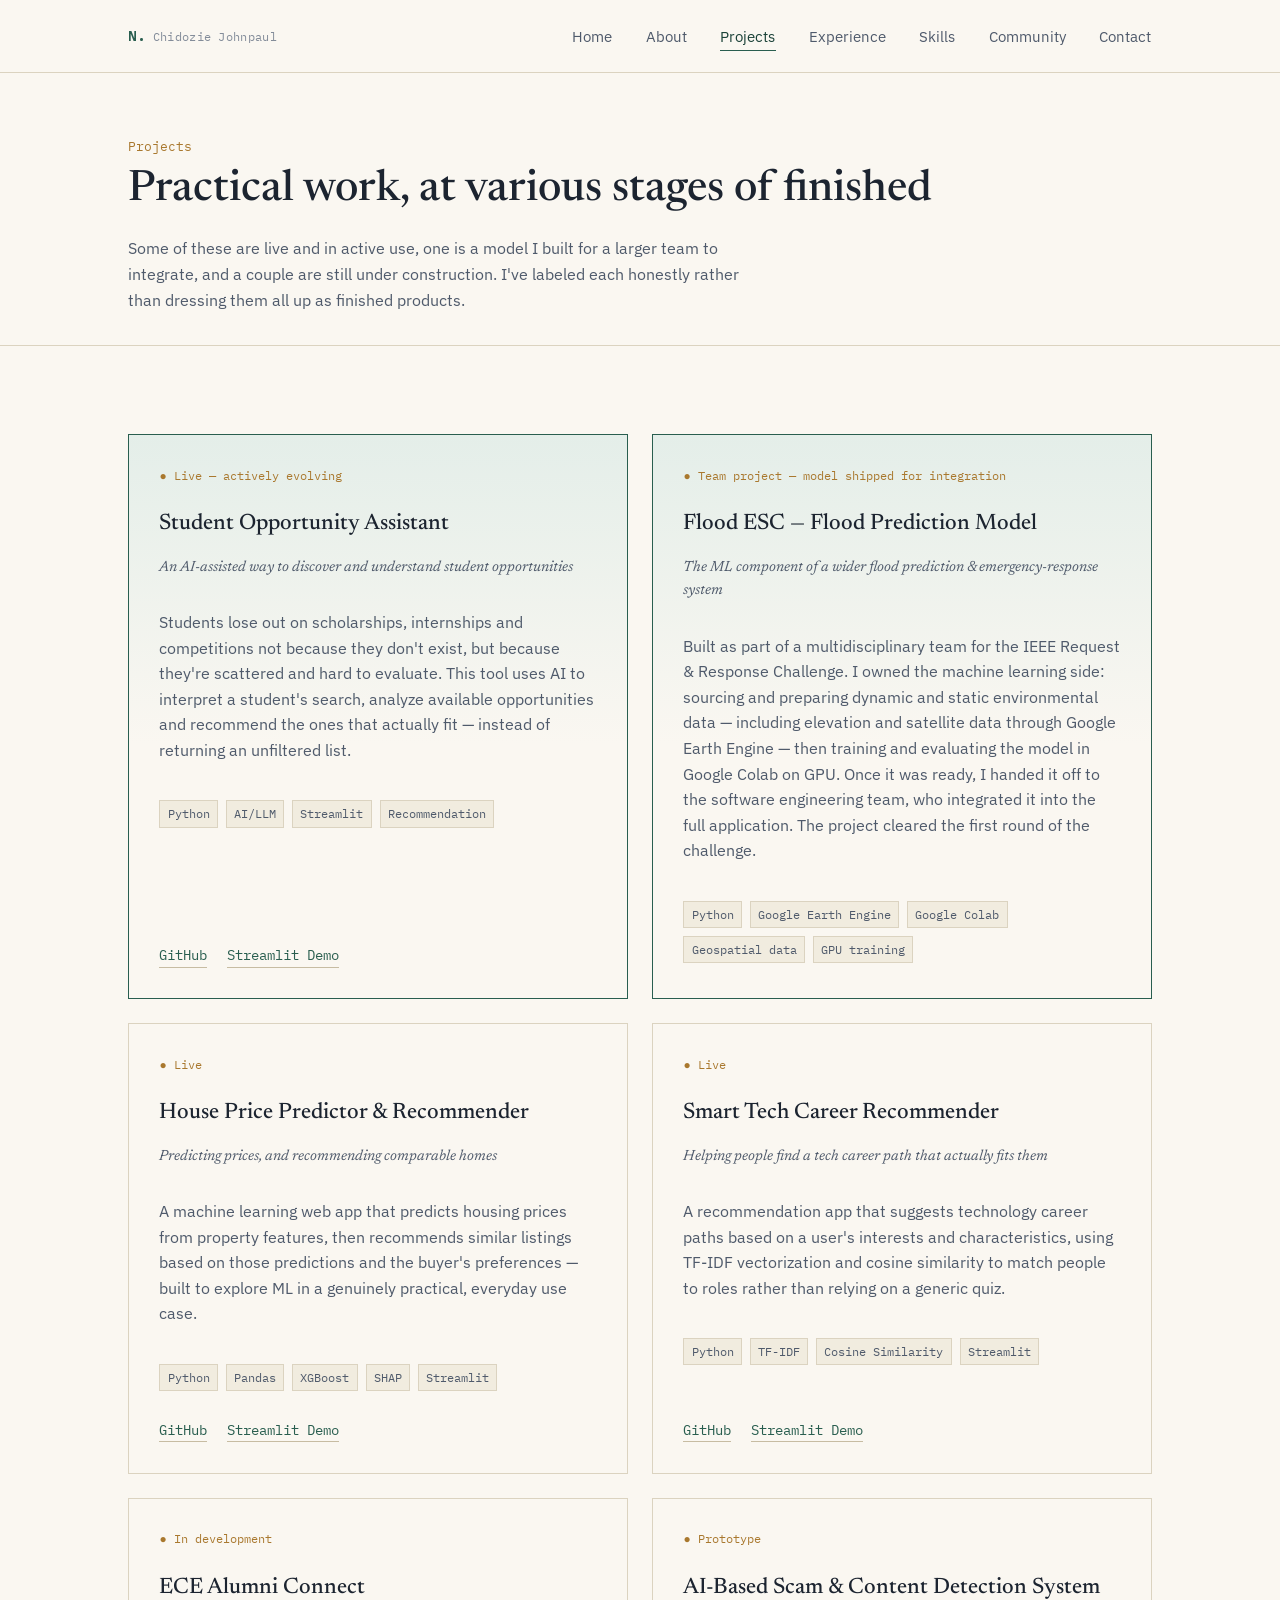
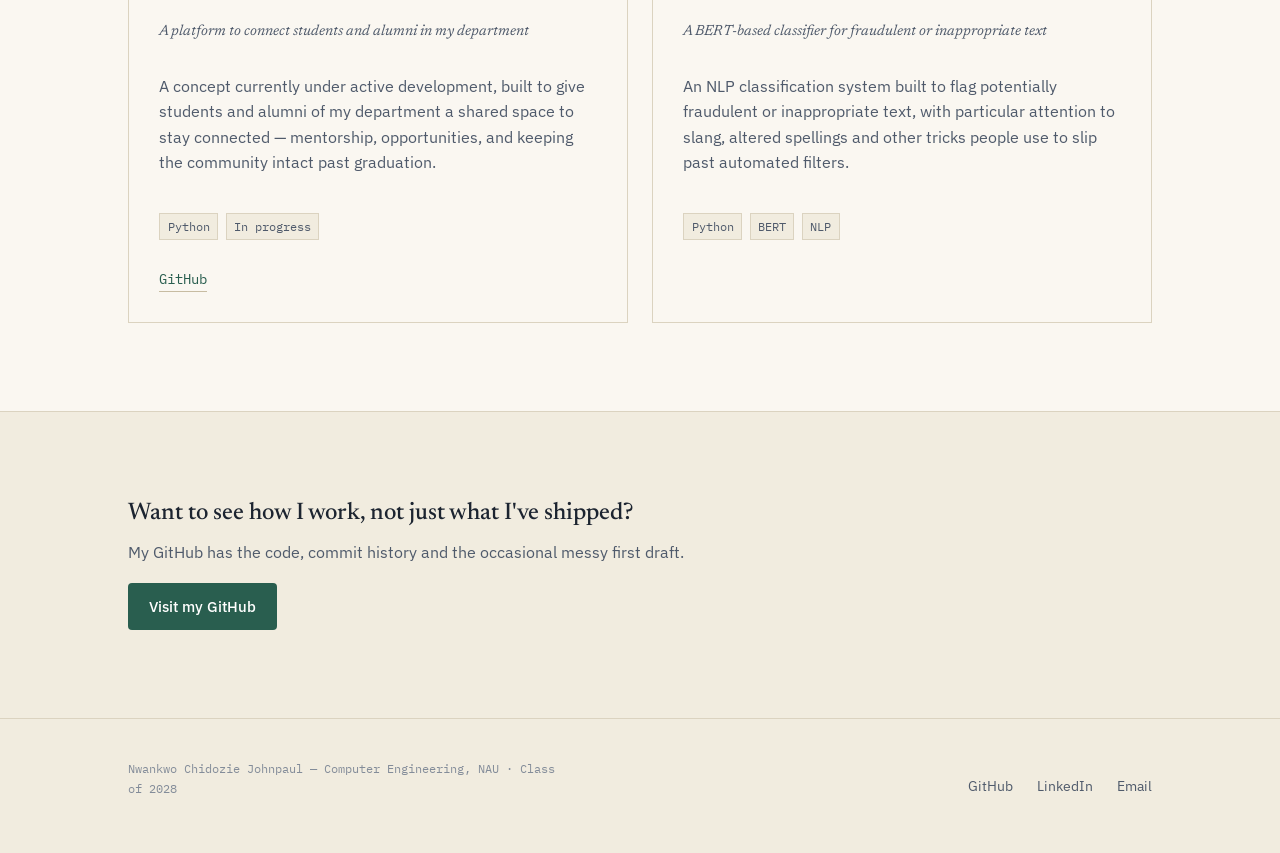
==== projects.html @ 2ab372e1 "Initial website" ====
<!DOCTYPE html>
<html lang="en">
<head>
<meta charset="UTF-8">
<meta name="viewport" content="width=device-width, initial-scale=1.0">
<title>Projects — Nwankwo Chidozie Johnpaul</title>
<meta name="description" content="AI/ML and engineering projects by Nwankwo Chidozie Johnpaul, including a flood prediction model, a student opportunity assistant, and two ML-powered Streamlit apps.">
<link rel="stylesheet" href="css/style.css">
</head>
<body>

<header class="site-header">
  <nav class="nav">
    <a href="index.html" class="nav__mark"><strong>N.</strong><span>Chidozie Johnpaul</span></a>
    <button class="nav__toggle" aria-label="Toggle navigation" aria-expanded="false"><span></span></button>
    <ul class="nav__links">
      <li><a href="index.html">Home</a></li>
      <li><a href="about.html">About</a></li>
      <li><a href="projects.html" aria-current="page">Projects</a></li>
      <li><a href="experience.html">Experience</a></li>
      <li><a href="skills.html">Skills</a></li>
      <li><a href="community.html">Community</a></li>
      <li><a href="contact.html">Contact</a></li>
    </ul>
  </nav>
</header>

<main>

  <div class="page-head">
    <div class="container">
      <p class="eyebrow">Projects</p>
      <h1>Practical work, at various stages of finished</h1>
      <p class="text-soft" style="margin-top: 0.8em;">Some of these are live and in active use, one is a model I built for a larger team to integrate, and a couple are still under construction. I've labeled each honestly rather than dressing them all up as finished products.</p>
    </div>
  </div>

  <section class="section">
    <div class="container">
      <div class="grid grid--2">

        <article class="project project--featured">
          <p class="project__status">● Live — actively evolving</p>
          <h3 class="project__title">Student Opportunity Assistant</h3>
          <p class="project__role">An AI-assisted way to discover and understand student opportunities</p>
          <p class="text-soft">Students lose out on scholarships, internships and competitions not because they don't exist, but because they're scattered and hard to evaluate. This tool uses AI to interpret a student's search, analyze available opportunities and recommend the ones that actually fit — instead of returning an unfiltered list.</p>
          <div class="project__stack">
            <span class="tag">Python</span><span class="tag">AI/LLM</span><span class="tag">Streamlit</span><span class="tag">Recommendation</span>
          </div>
          <div class="project__links">
            <a href="https://github.com/Jaypee88/student-opportunity-assistant" target="_blank" rel="noopener">GitHub</a>
            <a href="https://student-opportunity-assistant-ey23yjpx48rzqgpqrbyyuj.streamlit.app/" target="_blank" rel="noopener">Streamlit Demo</a>
          </div>
        </article>

        <article class="project project--featured" id="flood-esc">
          <p class="project__status">● Team project — model shipped for integration</p>
          <h3 class="project__title">Flood ESC — Flood Prediction Model</h3>
          <p class="project__role">The ML component of a wider flood prediction &amp; emergency-response system</p>
          <p class="text-soft">Built as part of a multidisciplinary team for the IEEE Request &amp; Response Challenge. I owned the machine learning side: sourcing and preparing dynamic and static environmental data — including elevation and satellite data through Google Earth Engine — then training and evaluating the model in Google Colab on GPU. Once it was ready, I handed it off to the software engineering team, who integrated it into the full application. The project cleared the first round of the challenge.</p>
          <div class="project__stack">
            <span class="tag">Python</span><span class="tag">Google Earth Engine</span><span class="tag">Google Colab</span><span class="tag">Geospatial data</span><span class="tag">GPU training</span>
          </div>
        </article>

        <article class="project">
          <p class="project__status">● Live</p>
          <h3 class="project__title">House Price Predictor &amp; Recommender</h3>
          <p class="project__role">Predicting prices, and recommending comparable homes</p>
          <p class="text-soft">A machine learning web app that predicts housing prices from property features, then recommends similar listings based on those predictions and the buyer's preferences — built to explore ML in a genuinely practical, everyday use case.</p>
          <div class="project__stack">
            <span class="tag">Python</span><span class="tag">Pandas</span><span class="tag">XGBoost</span><span class="tag">SHAP</span><span class="tag">Streamlit</span>
          </div>
          <div class="project__links">
            <a href="https://github.com/Jaypee88/House-price-predictor-recommender-" target="_blank" rel="noopener">GitHub</a>
            <a href="https://washingtonhousemodel.streamlit.app/" target="_blank" rel="noopener">Streamlit Demo</a>
          </div>
        </article>

        <article class="project">
          <p class="project__status">● Live</p>
          <h3 class="project__title">Smart Tech Career Recommender</h3>
          <p class="project__role">Helping people find a tech career path that actually fits them</p>
          <p class="text-soft">A recommendation app that suggests technology career paths based on a user's interests and characteristics, using TF-IDF vectorization and cosine similarity to match people to roles rather than relying on a generic quiz.</p>
          <div class="project__stack">
            <span class="tag">Python</span><span class="tag">TF-IDF</span><span class="tag">Cosine Similarity</span><span class="tag">Streamlit</span>
          </div>
          <div class="project__links">
            <a href="https://github.com/Jaypee88/Smart-Tech-career-recommender" target="_blank" rel="noopener">GitHub</a>
            <a href="https://smart-tech-career-recommender-nbrwnq2usx6a5ojhetvmoo.streamlit.app/" target="_blank" rel="noopener">Streamlit Demo</a>
          </div>
        </article>

        <article class="project">
          <p class="project__status">● In development</p>
          <h3 class="project__title">ECE Alumni Connect</h3>
          <p class="project__role">A platform to connect students and alumni in my department</p>
          <p class="text-soft">A concept currently under active development, built to give students and alumni of my department a shared space to stay connected — mentorship, opportunities, and keeping the community intact past graduation.</p>
          <div class="project__stack">
            <span class="tag">Python</span><span class="tag">In progress</span>
          </div>
          <div class="project__links">
            <a href="https://github.com/Jaypee88/ECE_Alumni_Connect" target="_blank" rel="noopener">GitHub</a>
          </div>
        </article>

        <article class="project">
          <p class="project__status">● Prototype</p>
          <h3 class="project__title">AI-Based Scam &amp; Content Detection System</h3>
          <p class="project__role">A BERT-based classifier for fraudulent or inappropriate text</p>
          <p class="text-soft">An NLP classification system built to flag potentially fraudulent or inappropriate text, with particular attention to slang, altered spellings and other tricks people use to slip past automated filters.</p>
          <div class="project__stack">
            <span class="tag">Python</span><span class="tag">BERT</span><span class="tag">NLP</span>
          </div>
        </article>

      </div>
    </div>
  </section>

  <section class="section section--alt">
    <div class="container" style="text-align: left;">
      <h2>Want to see how I work, not just what I've shipped?</h2>
      <p class="text-soft">My GitHub has the code, commit history and the occasional messy first draft.</p>
      <a href="https://github.com/Jaypee88" class="btn btn--primary" target="_blank" rel="noopener">Visit my GitHub</a>
    </div>
  </section>

</main>

<footer class="site-footer">
  <div class="container footer__inner">
    <p class="footer__note">Nwankwo Chidozie Johnpaul — Computer Engineering, NAU · Class of 2028</p>
    <ul class="footer__links">
      <li><a href="https://github.com/Jaypee88" target="_blank" rel="noopener">GitHub</a></li>
      <li><a href="https://www.linkedin.com/in/chidozie-nwankwo-b798b4382" target="_blank" rel="noopener">LinkedIn</a></li>
      <li><a href="mailto:dozienwankwo7@gmail.com">Email</a></li>
    </ul>
  </div>
</footer>

<script src="js/main.js"></script>
</body>
</html>
---- css/style.css ----
/* ==========================================================================
   Nwankwo Chidozie Johnpaul — Portfolio
   Design language: engineering notebook meets calm technical clarity.
   Paper backgrounds, hairline rules, a teal drawn from circuit-board copper
   oxide and a warm amber for highlights. Newsreader for voice, IBM Plex for
   the working text — a nod to a student who thinks in both prose and code.
   ========================================================================== */

@import url('https://fonts.googleapis.com/css2?family=Newsreader:ital,opsz,wght@0,6..72,400;0,6..72,500;0,6..72,600;1,6..72,400;1,6..72,500&family=IBM+Plex+Sans:wght@400;500;600&family=IBM+Plex+Mono:wght@400;500&display=swap');

:root{
  --paper: #FAF7F1;
  --paper-alt: #F1ECDF;
  --paper-deep: #EAE3D2;
  --ink: #1C2430;
  --ink-soft: #4F5A6B;
  --ink-faint: #838C99;
  --line: #DBD3C0;
  --line-strong: #C7BCA2;
  --teal: #295E4F;
  --teal-deep: #1B4238;
  --teal-tint: #E4EEE9;
  --amber: #A9782E;
  --amber-tint: #F3E7D0;

  --serif: 'Newsreader', 'Iowan Old Style', Georgia, serif;
  --sans: 'IBM Plex Sans', -apple-system, BlinkMacSystemFont, 'Segoe UI', sans-serif;
  --mono: 'IBM Plex Mono', 'SFMono-Regular', Menlo, monospace;

  --max: 1120px;
  --gutter: clamp(1.25rem, 4vw, 3rem);
}

*, *::before, *::after{ box-sizing: border-box; }

html{
  scroll-behavior: smooth;
}

@media (prefers-reduced-motion: reduce){
  html{ scroll-behavior: auto; }
  *, *::before, *::after{
    animation-duration: 0.01ms !important;
    animation-iteration-count: 1 !important;
    transition-duration: 0.01ms !important;
    scroll-behavior: auto !important;
  }
}

body{
  margin: 0;
  background: var(--paper);
  color: var(--ink);
  font-family: var(--sans);
  font-size: 16px;
  line-height: 1.6;
  -webkit-font-smoothing: antialiased;
}

img{ max-width: 100%; display: block; }

a{
  color: var(--teal);
  text-decoration-color: var(--line-strong);
  text-underline-offset: 3px;
}
a:hover{ color: var(--teal-deep); }

:focus-visible{
  outline: 2px solid var(--teal);
  outline-offset: 3px;
}

h1, h2, h3, h4{
  font-family: var(--serif);
  font-weight: 500;
  line-height: 1.15;
  margin: 0 0 0.5em;
  color: var(--ink);
}

p{ margin: 0 0 1.1em; max-width: 62ch; }
p:last-child{ margin-bottom: 0; }

.container{
  max-width: var(--max);
  margin: 0 auto;
  padding: 0 var(--gutter);
}

/* ---------- Header / Nav ---------- */

.site-header{
  position: sticky;
  top: 0;
  z-index: 50;
  background: rgba(250, 247, 241, 0.92);
  backdrop-filter: blur(6px);
  border-bottom: 1px solid var(--line);
}

.nav{
  max-width: var(--max);
  margin: 0 auto;
  padding: 0 var(--gutter);
  display: flex;
  align-items: center;
  justify-content: space-between;
  height: 72px;
}

.nav__mark{
  font-family: var(--mono);
  font-size: 0.95rem;
  letter-spacing: 0.02em;
  color: var(--ink);
  text-decoration: none;
  border: none;
  display: flex;
  align-items: baseline;
  gap: 0.4em;
}
.nav__mark strong{ color: var(--teal); font-weight: 600; }
.nav__mark span{ color: var(--ink-faint); font-size: 0.8em; }

.nav__links{
  display: flex;
  gap: 2rem;
  list-style: none;
  margin: 0;
  padding: 0;
}

.nav__links a{
  font-size: 0.95rem;
  color: var(--ink-soft);
  text-decoration: none;
  padding: 0.3em 0.05em;
  border-bottom: 1px solid transparent;
}
.nav__links a:hover{ color: var(--ink); border-bottom-color: var(--line-strong); }
.nav__links a[aria-current="page"]{
  color: var(--teal-deep);
  border-bottom-color: var(--teal);
}

.nav__toggle{
  display: none;
  background: none;
  border: 1px solid var(--line-strong);
  border-radius: 6px;
  width: 40px;
  height: 40px;
  padding: 0;
  cursor: pointer;
  position: relative;
}
.nav__toggle span,
.nav__toggle span::before,
.nav__toggle span::after{
  content: '';
  position: absolute;
  left: 9px;
  right: 9px;
  height: 2px;
  background: var(--ink);
  transition: transform 0.2s ease, opacity 0.2s ease;
}
.nav__toggle span{ top: 19px; }
.nav__toggle span::before{ top: -6px; }
.nav__toggle span::after{ top: 6px; }
.nav__toggle[aria-expanded="true"] span{ background: transparent; }
.nav__toggle[aria-expanded="true"] span::before{ transform: translateY(6px) rotate(45deg); }
.nav__toggle[aria-expanded="true"] span::after{ transform: translateY(-6px) rotate(-45deg); }

@media (max-width: 760px){
  .nav__toggle{ display: block; }
  .nav__links{
    position: absolute;
    top: 72px;
    left: 0;
    right: 0;
    background: var(--paper);
    border-bottom: 1px solid var(--line);
    flex-direction: column;
    gap: 0;
    max-height: 0;
    overflow: hidden;
    transition: max-height 0.25s ease;
  }
  .nav__links.is-open{ max-height: 400px; }
  .nav__links li{ border-top: 1px solid var(--line); }
  .nav__links a{ display: block; padding: 1rem var(--gutter); border-bottom: none; }
  .nav__links a[aria-current="page"]{ background: var(--teal-tint); }
}

/* ---------- Buttons ---------- */

.btn{
  display: inline-flex;
  align-items: center;
  gap: 0.5em;
  font-family: var(--sans);
  font-weight: 500;
  font-size: 0.95rem;
  padding: 0.7em 1.3em;
  border-radius: 4px;
  border: 1px solid transparent;
  text-decoration: none;
  cursor: pointer;
  transition: background-color 0.15s ease, border-color 0.15s ease, color 0.15s ease;
}
.btn--primary{
  background: var(--teal);
  color: #fff;
}
.btn--primary:hover{ background: var(--teal-deep); color: #fff; }

.btn--outline{
  background: transparent;
  border-color: var(--ink);
  color: var(--ink);
}
.btn--outline:hover{ background: var(--ink); color: var(--paper); }

.btn--ghost{
  background: transparent;
  border-color: var(--line-strong);
  color: var(--ink-soft);
}
.btn--ghost:hover{ border-color: var(--teal); color: var(--teal-deep); }

.btn-row{
  display: flex;
  flex-wrap: wrap;
  gap: 0.9rem;
}

/* ---------- Section rhythm ---------- */

.section{
  padding: clamp(3rem, 8vw, 5.5rem) 0;
}
.section + .section{
  border-top: 1px solid var(--line);
}
.section--alt{
  background: var(--paper-alt);
}

.section__head{
  max-width: 60ch;
  margin-bottom: 2.5rem;
}

.eyebrow{
  font-family: var(--mono);
  font-size: 0.8rem;
  color: var(--amber);
  margin: 0 0 0.7em;
}

/* ---------- Hero ---------- */

.hero{
  position: relative;
  padding: clamp(3rem, 9vw, 6rem) 0 clamp(2.5rem, 6vw, 4rem);
  background-image:
    linear-gradient(var(--line) 1px, transparent 1px),
    linear-gradient(90deg, var(--line) 1px, transparent 1px);
  background-size: 42px 42px;
  background-position: center -1px;
  -webkit-mask-image: linear-gradient(to bottom, black 0%, black 65%, transparent 100%);
  mask-image: linear-gradient(to bottom, black 0%, black 65%, transparent 100%);
}

.hero__inner{
  max-width: var(--max);
  margin: 0 auto;
  padding: 0 var(--gutter);
  display: grid;
  grid-template-columns: 1.3fr 0.9fr;
  gap: clamp(2rem, 5vw, 4rem);
  align-items: center;
}

.hero__eyebrow{
  font-family: var(--mono);
  font-size: 0.85rem;
  color: var(--teal-deep);
  margin-bottom: 1rem;
}

.hero h1{
  font-size: clamp(2.4rem, 5vw, 3.6rem);
  margin-bottom: 0.3em;
}

.hero__role{
  font-family: var(--mono);
  font-size: 1.05rem;
  color: var(--ink-soft);
  margin-bottom: 1.2rem;
}

.hero__lede{
  font-size: 1.15rem;
  color: var(--ink-soft);
  max-width: 46ch;
}

.hero__photo{
  position: relative;
  justify-self: end;
  width: min(280px, 100%);
}
.hero__photo img{
  width: 100%;
  aspect-ratio: 4 / 5;
  object-fit: cover;
  border: 1px solid var(--line-strong);
  filter: grayscale(8%);
}
.hero__photo::after{
  content: '';
  position: absolute;
  top: 14px; left: 14px;
  width: 100%; height: 100%;
  border: 1px solid var(--teal);
  z-index: -1;
}

@media (max-width: 760px){
  .hero__inner{ grid-template-columns: 1fr; }
  .hero__photo{ justify-self: start; width: 180px; order: -1; margin-bottom: 1.5rem; }
  .hero__photo::after{ display: none; }
}

/* circuit divider */
.circuit-divider{
  display: block;
  width: 100%;
  height: auto;
  color: var(--line-strong);
}

/* ---------- Cards ---------- */

.card{
  background: var(--paper);
  border: 1px solid var(--line);
  padding: 1.75rem;
}

.grid{
  display: grid;
  gap: 1.5rem;
}
.grid--2{ grid-template-columns: repeat(2, 1fr); }
.grid--3{ grid-template-columns: repeat(3, 1fr); }

@media (max-width: 900px){
  .grid--3{ grid-template-columns: repeat(2, 1fr); }
}
@media (max-width: 640px){
  .grid--2, .grid--3{ grid-template-columns: 1fr; }
}

/* ---------- Project cards ---------- */

.project{
  border: 1px solid var(--line);
  background: var(--paper);
  padding: 1.9rem;
  display: flex;
  flex-direction: column;
  gap: 0.9rem;
}
.project--featured{
  border-color: var(--teal);
  background: linear-gradient(180deg, var(--teal-tint), var(--paper) 55%);
}

.project__status{
  font-family: var(--mono);
  font-size: 0.75rem;
  color: var(--amber);
}

.project__title{
  font-size: 1.4rem;
  margin-bottom: 0.15em;
}

.project__role{
  font-size: 0.92rem;
  color: var(--ink-soft);
  font-style: italic;
  font-family: var(--serif);
}

.project__stack{
  display: flex;
  flex-wrap: wrap;
  gap: 0.5rem;
  margin: 0.3rem 0;
}
.tag{
  font-family: var(--mono);
  font-size: 0.75rem;
  padding: 0.25em 0.6em;
  background: var(--paper-alt);
  border: 1px solid var(--line);
  color: var(--ink-soft);
}

.project__links{
  display: flex;
  gap: 1.2rem;
  margin-top: auto;
  padding-top: 0.6rem;
  font-family: var(--mono);
  font-size: 0.85rem;
}
.project__links a{
  text-decoration: none;
  border-bottom: 1px solid var(--line-strong);
}
.project__links a:hover{ border-color: var(--teal); }

/* ---------- Timeline (Experience) ---------- */

.timeline{
  position: relative;
  margin: 0;
  padding: 0;
  list-style: none;
  border-left: 1px solid var(--line-strong);
}

.timeline__item{
  position: relative;
  padding: 0 0 2.6rem 2.2rem;
}
.timeline__item::before{
  content: '';
  position: absolute;
  left: -5px;
  top: 0.35rem;
  width: 9px;
  height: 9px;
  background: var(--paper);
  border: 2px solid var(--teal);
  border-radius: 50%;
}
.timeline__item:last-child{ padding-bottom: 0; }

.timeline__date{
  font-family: var(--mono);
  font-size: 0.8rem;
  color: var(--amber);
  margin-bottom: 0.3em;
}

.timeline__org{
  font-size: 1.2rem;
  margin-bottom: 0.1em;
}

.timeline__role{
  font-family: var(--sans);
  font-weight: 500;
  color: var(--ink-soft);
  margin-bottom: 0.6em;
  font-size: 0.95rem;
}

.timeline__item ul{
  margin: 0.4em 0 0;
  padding-left: 1.1em;
  color: var(--ink-soft);
}
.timeline__item li{ margin-bottom: 0.35em; }

/* ---------- Skills page ---------- */

.skill-group{
  border: 1px solid var(--line);
  padding: 1.6rem 1.8rem;
  background: var(--paper);
}
.skill-group h3{
  font-size: 1.05rem;
  font-family: var(--sans);
  font-weight: 600;
  margin-bottom: 0.8em;
  color: var(--teal-deep);
}
.skill-group ul{
  list-style: none;
  margin: 0;
  padding: 0;
  display: flex;
  flex-wrap: wrap;
  gap: 0.5rem;
}
.skill-group li{
  font-family: var(--mono);
  font-size: 0.82rem;
  padding: 0.3em 0.65em;
  border: 1px solid var(--line);
  color: var(--ink-soft);
}

.stat-row{
  display: grid;
  grid-template-columns: repeat(3, 1fr);
  gap: 1.5rem;
  margin: 2rem 0;
}
.stat{
  border-left: 2px solid var(--amber);
  padding-left: 1rem;
}
.stat b{
  display: block;
  font-family: var(--serif);
  font-size: 2rem;
  font-weight: 500;
  color: var(--ink);
}
.stat span{
  font-size: 0.88rem;
  color: var(--ink-soft);
}
@media (max-width: 640px){
  .stat-row{ grid-template-columns: 1fr 1fr; }
}

/* ---------- Pull quote ---------- */

.pull{
  font-family: var(--serif);
  font-style: italic;
  font-size: 1.35rem;
  color: var(--teal-deep);
  border-left: 2px solid var(--teal);
  padding-left: 1.2rem;
  max-width: 52ch;
  margin: 1.5rem 0;
}

/* ---------- Contact ---------- */

.contact-grid{
  display: grid;
  grid-template-columns: 1fr 1fr;
  gap: 3rem;
}
@media (max-width: 760px){
  .contact-grid{ grid-template-columns: 1fr; }
}

.contact-list{
  list-style: none;
  margin: 0;
  padding: 0;
}
.contact-list li{
  border-top: 1px solid var(--line);
  padding: 1rem 0;
  display: flex;
  justify-content: space-between;
  gap: 1rem;
  align-items: baseline;
  flex-wrap: wrap;
}
.contact-list li:last-child{ border-bottom: 1px solid var(--line); }
.contact-list span{
  font-family: var(--mono);
  font-size: 0.8rem;
  color: var(--ink-faint);
}

/* ---------- Footer ---------- */

.site-footer{
  border-top: 1px solid var(--line);
  padding: 2.5rem 0;
  background: var(--paper-alt);
}
.footer__inner{
  display: flex;
  justify-content: space-between;
  flex-wrap: wrap;
  gap: 1.5rem;
  align-items: center;
}
.footer__links{
  display: flex;
  gap: 1.5rem;
  list-style: none;
  padding: 0;
  margin: 0;
}
.footer__links a{
  text-decoration: none;
  color: var(--ink-soft);
  font-size: 0.9rem;
}
.footer__note{
  font-family: var(--mono);
  font-size: 0.78rem;
  color: var(--ink-faint);
}

/* ---------- Utility ---------- */

.mt-0{ margin-top: 0; }
.text-soft{ color: var(--ink-soft); }
.center-copy{ max-width: 68ch; }

.page-head{
  padding: clamp(2.5rem, 6vw, 4rem) 0 2rem;
  border-bottom: 1px solid var(--line);
}
.page-head .eyebrow{ margin-bottom: 0.6em; }
.page-head h1{ font-size: clamp(2rem, 4vw, 2.7rem); }
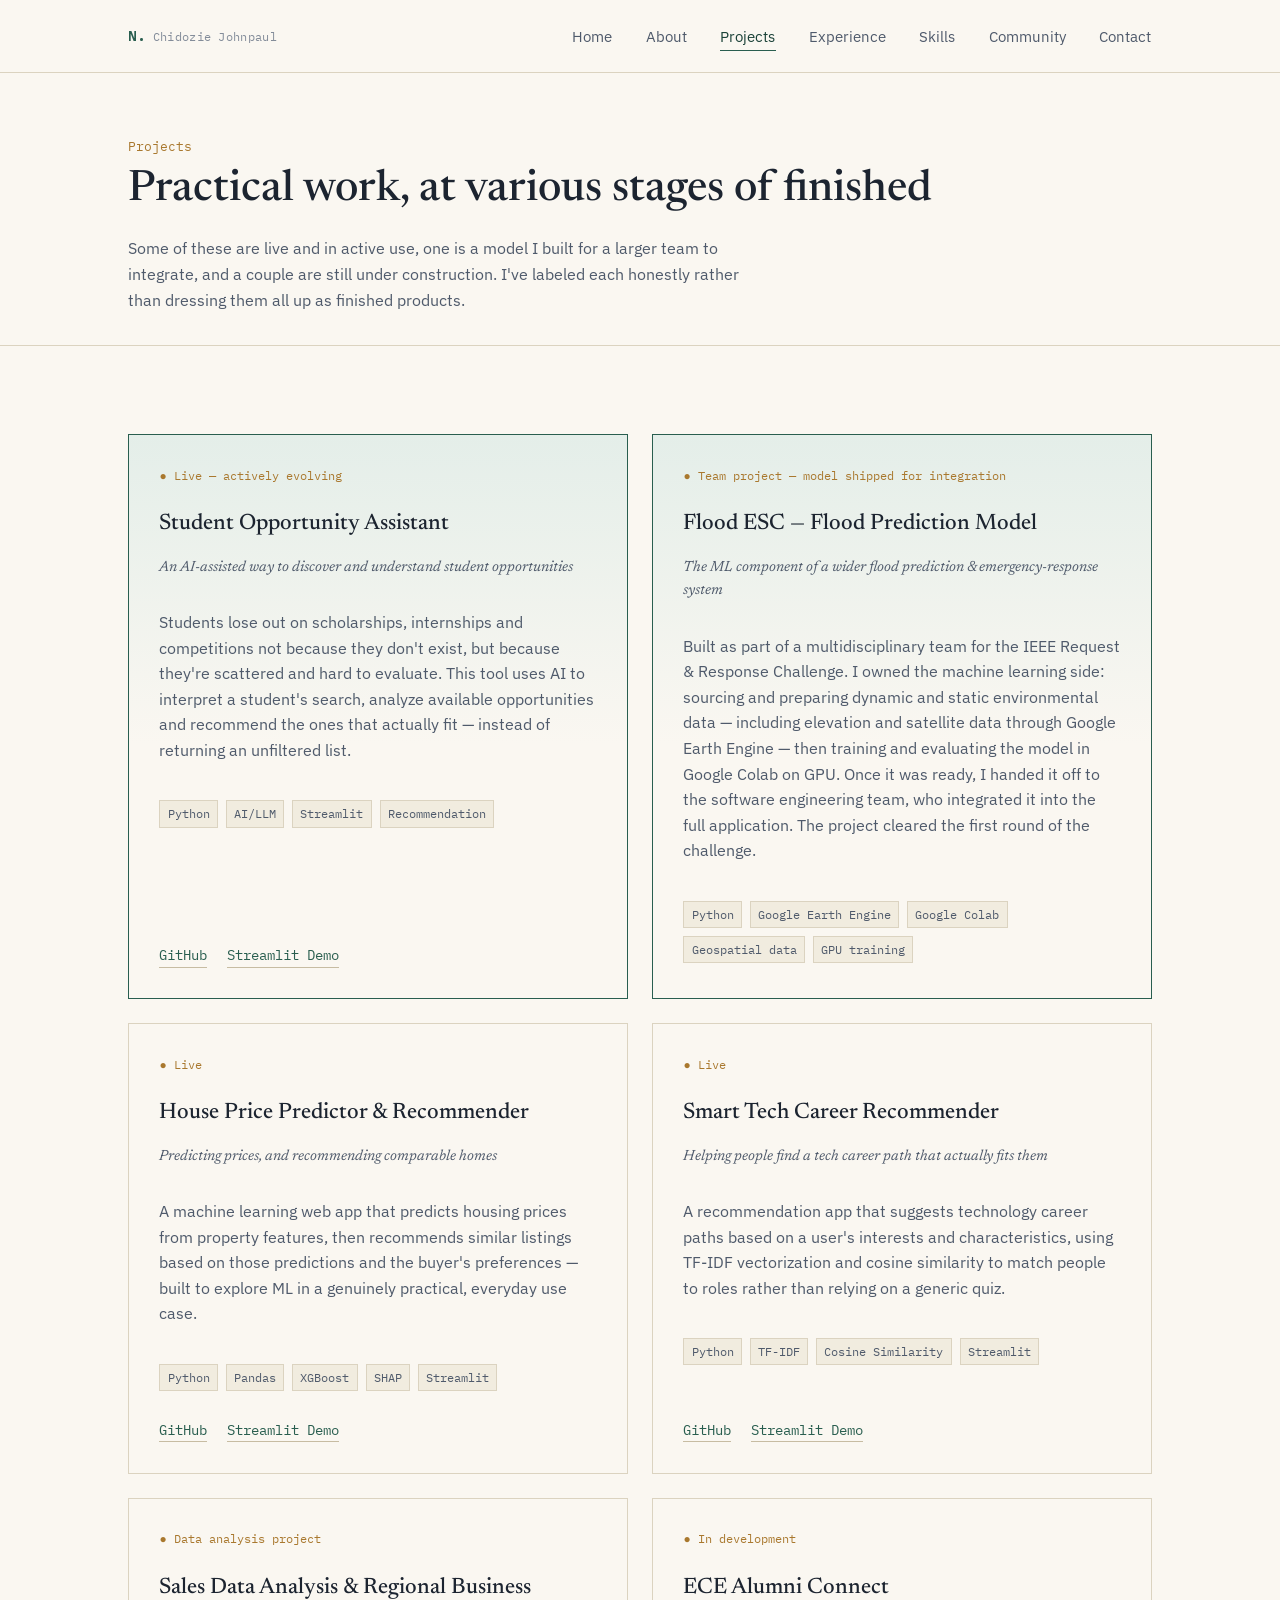
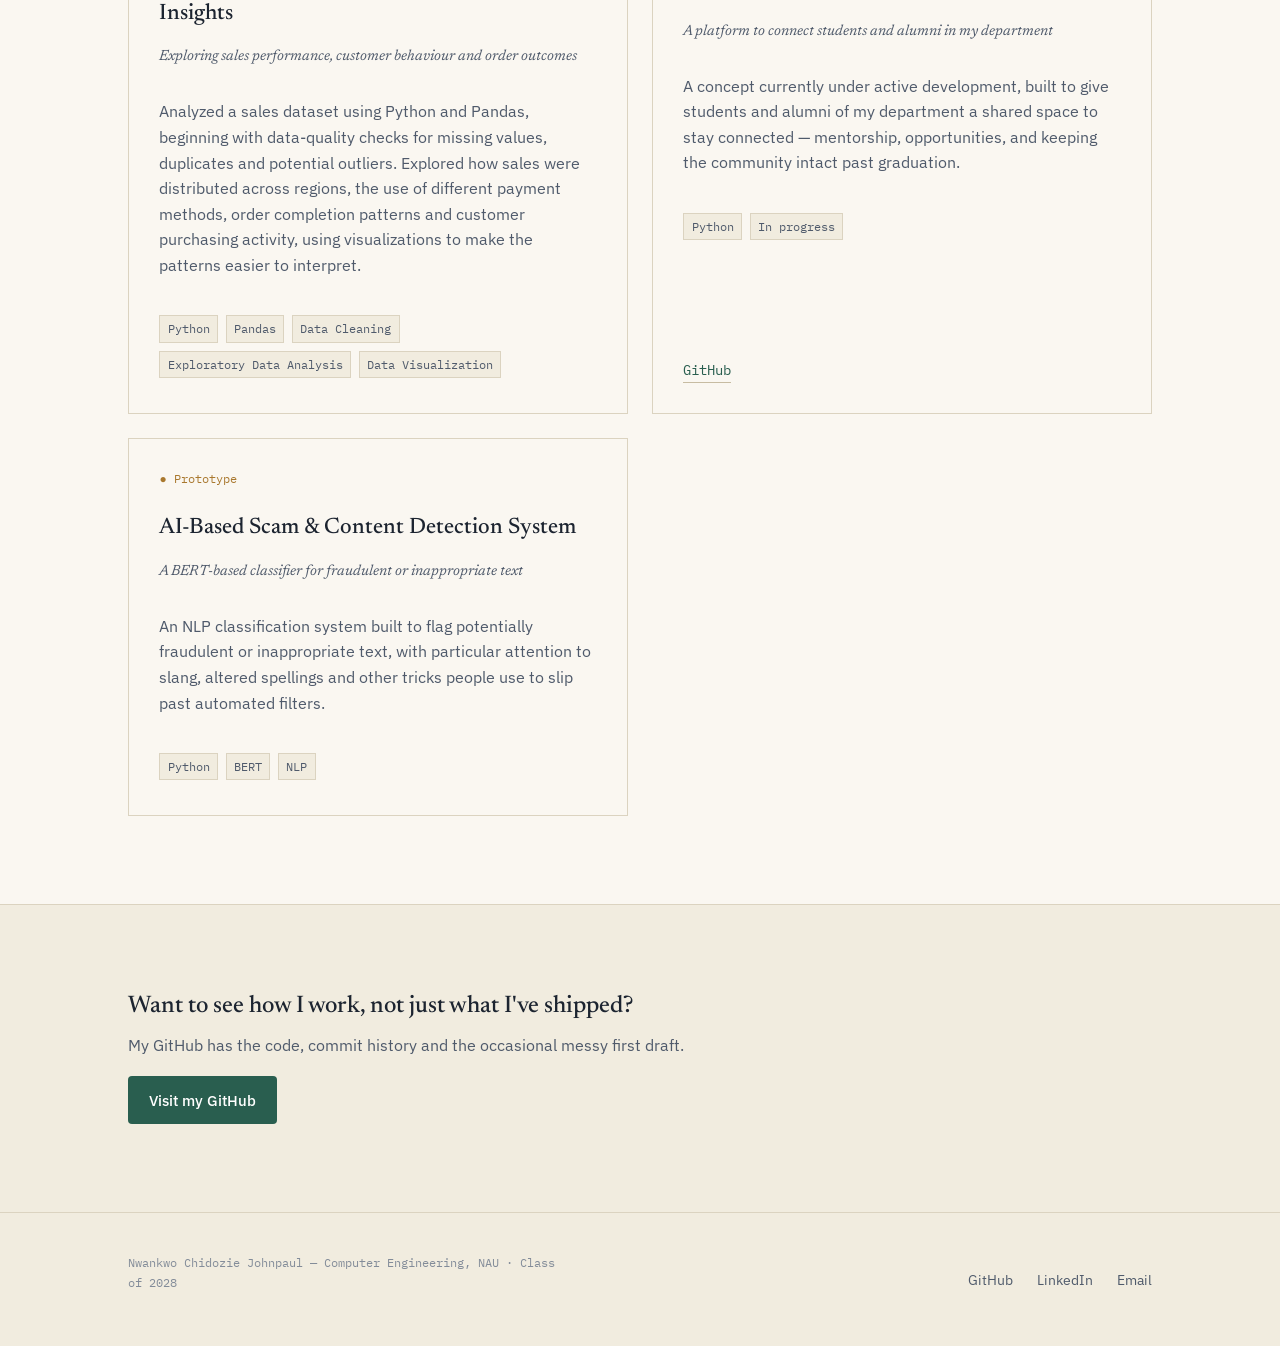
==== commit c7bc65b7: "Add sales data analysis portfolio project" ====
--- a/projects.html
+++ b/projects.html
@@ -92,6 +92,16 @@
         </article>
 
         <article class="project">
+          <p class="project__status">● Data analysis project</p>
+          <h3 class="project__title">Sales Data Analysis &amp; Regional Business Insights</h3>
+          <p class="project__role">Exploring sales performance, customer behaviour and order outcomes</p>
+          <p class="text-soft">Analyzed a sales dataset using Python and Pandas, beginning with data-quality checks for missing values, duplicates and potential outliers. Explored how sales were distributed across regions, the use of different payment methods, order completion patterns and customer purchasing activity, using visualizations to make the patterns easier to interpret.</p>
+          <div class="project__stack">
+            <span class="tag">Python</span><span class="tag">Pandas</span><span class="tag">Data Cleaning</span><span class="tag">Exploratory Data Analysis</span><span class="tag">Data Visualization</span>
+          </div>
+        </article>
+
+        <article class="project">
           <p class="project__status">● In development</p>
           <h3 class="project__title">ECE Alumni Connect</h3>
           <p class="project__role">A platform to connect students and alumni in my department</p>
